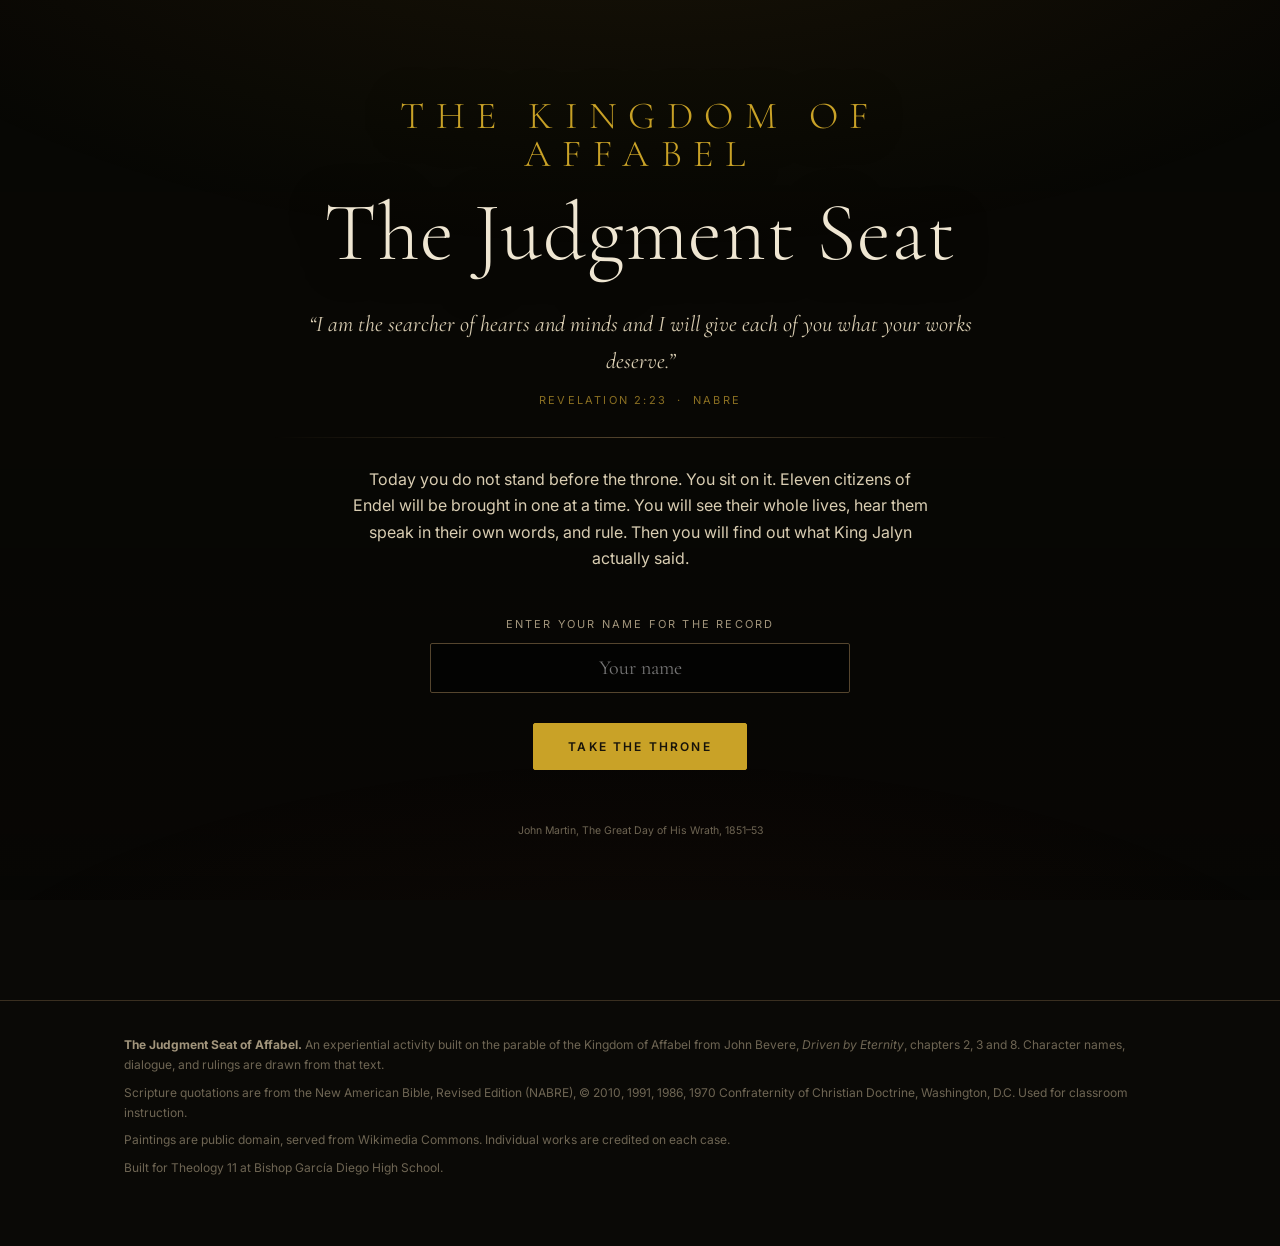
==== index.html @ 65dd6112 "The Judgment Seat of Affabel: eleven cases, NABRE texts, public domain artwork Co-Authored-By: Claud" ====
<!DOCTYPE html>
<html lang="en">
<head>
<meta charset="utf-8">
<meta name="viewport" content="width=device-width, initial-scale=1">
<title>The Judgment Seat of Affabel</title>
<meta name="description" content="Take the throne of King Jalyn and rule on eleven citizens of Endel. An experiential activity on the parable of the Kingdom of Affabel.">
<meta name="color-scheme" content="dark">
<link rel="preconnect" href="https://fonts.googleapis.com">
<link rel="preconnect" href="https://fonts.gstatic.com" crossorigin>
<link href="https://fonts.googleapis.com/css2?family=Cormorant+Garamond:ital,wght@0,300;0,400;0,500;1,300;1,400&family=Inter:wght@400;600&display=swap" rel="stylesheet">
<link rel="stylesheet" href="assets/styles.css">
<link rel="icon" href="data:image/svg+xml,<svg xmlns='http://www.w3.org/2000/svg' viewBox='0 0 100 100'><text y='.9em' font-size='90'>&#9878;</text></svg>">
</head>
<body>

<div class="hero-art" id="heroArt" aria-hidden="true"></div>

<!-- ============ TITLE ============ -->
<section class="screen active" id="title">
  <div class="title-inner">
    <h1><em>The Kingdom of Affabel</em>The Judgment Seat</h1>

    <p class="title-verse">“I am the searcher of hearts and minds and I will give each of you what your works deserve.”</p>
    <p class="title-cite">Revelation 2:23 &nbsp;·&nbsp; NABRE</p>

    <hr class="rule">

    <p style="color:var(--parchment-2);max-width:36em;margin:0 auto">
      Today you do not stand before the throne. You sit on it.
      Eleven citizens of Endel will be brought in one at a time. You will see their whole lives,
      hear them speak in their own words, and rule. Then you will find out what King Jalyn actually said.
    </p>

    <div class="namebox">
      <label for="judgeName">Enter your name for the record</label>
      <input type="text" id="judgeName" autocomplete="off" spellcheck="false" placeholder="Your name">
    </div>

    <p id="resumeNote" hidden style="font-size:13px;color:var(--gold);margin-top:16px">
      You have <span id="resumeCount"></span> case(s) already on record. They are saved on this device.
    </p>

    <div style="margin-top:30px">
      <button class="btn btn-solid" id="beginBtn">Take the throne</button>
    </div>

    <p style="font-size:10.5px;color:var(--faint);margin-top:52px" id="heroCredit"></p>
  </div>
</section>

<!-- ============ BRIEFING ============ -->
<section class="screen" id="briefing">
  <div class="wrap pad">

    <div class="section-head">
      <span class="eyebrow">The Chief Guard's briefing</span>
      <h2>Before the doors open</h2>
    </div>

    <p class="lede">
      He has always loved them, and he has yearned for this day. Though they have never met him,
      he has seen them. He has beheld their hearts and discerned their fruit. Nothing has been hidden.
      Know that his judgment is just. None will be slighted or misrepresented.
    </p>

    <hr class="rule">

    <h3 style="font-size:1.9rem;margin-bottom:6px">The question put to every citizen</h3>
    <div class="scroll-quote">
      Prepare a full account of your stewardship, because you can no longer be my steward.
      <cite>Luke 16:2 &nbsp;·&nbsp; NABRE</cite>
    </div>
    <p style="color:var(--parchment-2);max-width:44em">
      A screen above the throne replays the citizen's entire life from the first day of school until the day before.
      Every deed. Every word. Every motive behind both. The whole assembly watches it with you.
    </p>
    <div class="scroll-quote">
      No creature is concealed from him, but everything is naked and exposed to the eyes of him to whom we must render an account.
      <cite>Hebrews 4:13 &nbsp;·&nbsp; NABRE</cite>
    </div>

    <hr class="rule">

    <h3 style="font-size:1.9rem">The two destinations</h3>
    <p style="color:var(--muted);max-width:44em;margin-top:-4px">
      After the review, the Chief Scribe is asked one question: is this name found in the Book of Life?
      Everything else follows from the answer.
    </p>

    <div class="law-grid">
      <div class="law law-affabel">
        <div class="docket-thumb" id="briefAffabelArt" style="aspect-ratio:16/9;border-radius:2px;margin-bottom:16px"></div>
        <span class="eyebrow">Destination one</span>
        <h3>Affabel</h3>
        <p>The city itself. Citizenship for the rest of their life. But the parable is blunt that not all citizens are rewarded equally, and the difference is enormous.</p>
        <ul class="tierlist">
          <li><strong>A throne beside mine</strong> Underruler in the Regal Center, governing the city and the outer realms.</li>
          <li><strong>The mountains</strong> The midsection. Creative work, a good home, a real place.</li>
          <li><strong>The flatlands</strong> The least in the kingdom. Labor-intensive work, the back rows of the hall.</li>
        </ul>
      </div>

      <div class="law law-lone">
        <div class="docket-thumb" id="briefLoneArt" style="aspect-ratio:16/9;border-radius:2px;margin-bottom:16px"></div>
        <span class="eyebrow">Destination two</span>
        <h3>The forsaken land of Lone</h3>
        <p>A windowless metal structure in the Great Desert of Fire, and one place beneath it. Utter darkness, hopelessness, and loneliness for the remainder of their life.</p>
        <ul class="tierlist">
          <li><strong>The lower level</strong> For those who never truly knew, yet still did what deserves exile.</li>
          <li><strong>The upper level</strong> Where the heat is greatest. For those who knew and refused.</li>
          <li><strong>The dungeon beneath</strong> Alone, near the sulfur rocks. The blackness of darkness, reserved forever.</li>
        </ul>
      </div>
    </div>

    <hr class="rule">

    <h3 style="font-size:1.9rem">How you will rule</h3>
    <p style="color:var(--parchment-2);max-width:44em">
      Three decisions on every case. First the destination. Then the station or the measure.
      Then the hardest one: name the Scripture your judgment rests on. A verdict you cannot ground in the writings
      is not a judgment, it is an opinion.
    </p>
    <p style="color:var(--muted);max-width:44em;font-size:15px">
      One warning. The docket is deliberately shuffled. Do not assume the person in front of you came from
      the same hall as the last one, and do not assume the pattern you just spotted will hold.
    </p>

    <div class="btn-row" style="margin-top:36px;justify-content:center">
      <button class="btn btn-solid" id="toDocket">Open the docket</button>
    </div>
  </div>
</section>

<!-- ============ DOCKET ============ -->
<section class="screen" id="docket">
  <div class="topbar"><div class="wrap">
    <span class="topbar-title">The Judgment Seat of <b>Affabel</b></span>
    <div class="btn-row">
      <button class="btn btn-ghost" id="reviewLawBtn">The law</button>
      <button class="btn btn-ghost" id="recordBtn">Verdict record</button>
    </div>
  </div></div>

  <div class="wrap pad">
    <div class="section-head">
      <span class="eyebrow">The docket</span>
      <h2>Eleven citizens of Endel</h2>
    </div>
    <p class="lede" id="docketGreeting"></p>

    <div class="progress-line">
      <span class="progress-text">Progress</span>
      <div class="progress-track"><div class="progress-fill" id="progressFill" style="width:0"></div></div>
      <span class="progress-text" id="progressText"></span>
    </div>

    <div class="docket-grid" id="docketGrid"></div>

    <div class="btn-row" style="margin-top:44px;justify-content:center">
      <button class="btn btn-ghost" id="resetBtn">Clear all verdicts</button>
    </div>
  </div>
</section>

<!-- ============ CASE ============ -->
<section class="screen" id="case">
  <div class="topbar"><div class="wrap">
    <span class="topbar-title" id="caseIndex"></span>
    <button class="btn btn-ghost" id="backToDocket">Back to docket</button>
  </div></div>

  <div class="wrap">
    <div class="case-portrait" id="casePortrait"></div>
    <p class="art-credit" id="caseArtCredit"></p>

    <div class="case-head">
      <div>
        <h1 class="case-name" id="caseName"></h1>
        <div class="case-trade" id="caseTrade"></div>
      </div>
    </div>

    <p style="font-family:var(--serif);font-size:1.3rem;color:var(--parchment-2);max-width:44em" id="caseApproach"></p>
    <p style="color:var(--muted);max-width:44em" id="caseIntro"></p>

    <!-- life review -->
    <div class="phase">
      <div class="phase-label"><span class="n">I</span><h3>The life review</h3></div>
      <p style="color:var(--faint);font-size:14px;margin-top:-8px;margin-bottom:14px">
        Every deed, word, and motive, played before the assembly.
      </p>
      <ul class="evidence" id="evidenceList"></ul>
    </div>

    <!-- plea -->
    <div class="phase">
      <div class="phase-label"><span class="n">II</span><h3>The defendant speaks</h3></div>
      <div class="plea" id="pleaBox"></div>
    </div>

    <!-- verdict -->
    <div class="phase" id="phaseVerdict">
      <div class="phase-label"><span class="n">III</span><h3>Your verdict</h3></div>
      <p class="your-call">Where does this citizen go?</p>
      <div class="choices choices-2" id="verdictChoices"></div>
    </div>

    <!-- station / measure -->
    <div class="phase" id="phaseMeasure" hidden>
      <div class="phase-label"><span class="n">IV</span><h3 id="measureHeading"></h3></div>
      <p class="your-call" id="measureSub"></p>
      <div class="choices" id="measureChoices"></div>
    </div>

    <!-- scripture -->
    <div class="phase" id="phaseVerse" hidden>
      <div class="phase-label"><span class="n">V</span><h3>Ground your judgment</h3></div>
      <p class="your-call">Which text does your ruling rest on?</p>
      <div class="choices" id="verseChoices"></div>
    </div>

    <!-- ruling -->
    <div class="ruling" id="rulingBox" hidden>
      <div class="ruling-banner" id="rulingBanner"></div>
      <div class="ruling-body" id="rulingBody"></div>
    </div>

    <div class="btn-row" id="caseNav" hidden style="margin-top:34px;justify-content:center">
      <button class="btn btn-solid" id="nextCaseBtn"></button>
      <button class="btn btn-ghost" onclick="document.getElementById('backToDocket').click()">Return to docket</button>
    </div>

    <div style="height:70px"></div>
  </div>
</section>

<!-- ============ RECORD ============ -->
<section class="screen" id="record">
  <div class="topbar"><div class="wrap">
    <span class="topbar-title">Verdict record</span>
    <div class="btn-row">
      <button class="btn btn-ghost" id="backFromRecord">Back to docket</button>
      <button class="btn btn-ghost" id="printBtn">Print / save PDF</button>
    </div>
  </div></div>

  <div class="wrap pad">
    <div class="section-head">
      <span class="eyebrow">The bench of</span>
      <h2 id="recordJudge"></h2>
      <p style="font-size:12px;letter-spacing:.16em;text-transform:uppercase;color:var(--muted);margin-top:8px" id="recordDate"></p>
    </div>

    <div class="tally">
      <div class="tally-cell"><div class="tally-num" id="tallyVerdict"></div><div class="tally-lab">Verdicts matched</div></div>
      <div class="tally-cell"><div class="tally-num" id="tallyStation"></div><div class="tally-lab">Stations matched</div></div>
      <div class="tally-cell"><div class="tally-num" id="tallyVerse"></div><div class="tally-lab">Texts matched</div></div>
      <div class="tally-cell"><div class="tally-num" id="tallyHarsh"></div><div class="tally-lab">Harsher than Jalyn</div></div>
      <div class="tally-cell"><div class="tally-num" id="tallySoft"></div><div class="tally-lab">Gentler than Jalyn</div></div>
    </div>

    <p class="lede" id="recordRead" style="text-align:left"></p>

    <hr class="rule">

    <div class="table-scroll">
      <table class="record-table">
        <thead><tr>
          <th>Citizen</th><th>Your ruling</th><th>Verdict</th><th>Station</th><th>Text</th>
        </tr></thead>
        <tbody id="recordRows"></tbody>
      </table>
    </div>

    <div class="closing">
      <div class="docket-thumb" id="recordArt" style="aspect-ratio:21/9;border-radius:2px;margin-bottom:28px"></div>
      <h3>You have judged eleven people today</h3>
      <div class="scroll-quote">
        “I am the searcher of hearts and minds and I will give each of you what your works deserve.”
        <cite>Revelation 2:23 &nbsp;·&nbsp; NABRE</cite>
      </div>
      <p style="color:var(--parchment-2);max-width:36em;margin:22px auto 0">
        Every one of them was certain they knew how this would go. Two of them were right.
        The parable ends by handing the question back: if your own life were on that screen this afternoon,
        every deed and every word and the motive under each one, what would the assembly see?
      </p>
      <p style="font-family:var(--serif);font-size:1.25rem;font-style:italic;color:var(--gold-lit);margin-top:24px">
        Beauty had been theirs for the choosing.
      </p>
    </div>
  </div>
</section>

<footer class="foot">
  <div class="wrap">
    <p><strong style="color:var(--muted)">The Judgment Seat of Affabel.</strong>
       An experiential activity built on the parable of the Kingdom of Affabel from John Bevere, <em>Driven by Eternity</em>, chapters 2, 3 and 8.
       Character names, dialogue, and rulings are drawn from that text.</p>
    <p>Scripture quotations are from the New American Bible, Revised Edition (NABRE), &copy; 2010, 1991, 1986, 1970
       Confraternity of Christian Doctrine, Washington, D.C. Used for classroom instruction.</p>
    <p>Paintings are public domain, served from Wikimedia Commons. Individual works are credited on each case.</p>
    <p>Built for Theology 11 at Bishop García Diego High School.</p>
  </div>
</footer>

<script src="assets/data.js"></script>
<script src="assets/app.js"></script>
</body>
</html>
---- assets/styles.css ----
/* The Judgment Seat of Affabel */

:root {
  --ink:        #0a0906;
  --ink-2:      #12100b;
  --panel:      #191510;
  --panel-2:    #221c14;
  --edge:       #3a2f20;
  --edge-2:     #55452e;

  --gold:       #c9a227;
  --gold-lit:   #eccb6a;
  --gold-dim:   #8a6f22;

  --parchment:  #efe6d2;
  --parchment-2:#d9cdb2;
  --muted:      #a2957c;
  --faint:      #6e6553;

  --affabel:    #7fb3c8;
  --affabel-lit:#b8dcea;
  --lone:       #b4442e;
  --lone-lit:   #e07a5f;

  --serif: "Cormorant Garamond", "EB Garamond", Garamond, "Times New Roman", serif;
  --sans:  "Inter", -apple-system, BlinkMacSystemFont, "Segoe UI", Roboto, sans-serif;

  --maxw: 1080px;
}

* { box-sizing: border-box; }

html { scroll-behavior: smooth; }

body {
  margin: 0;
  background: var(--ink);
  color: var(--parchment);
  font-family: var(--sans);
  font-size: 16px;
  line-height: 1.65;
  -webkit-font-smoothing: antialiased;
  overflow-x: hidden;
}

body::before {
  content: "";
  position: fixed;
  inset: 0;
  pointer-events: none;
  z-index: 0;
  background:
    radial-gradient(ellipse 120% 80% at 50% -20%, rgba(201,162,39,.10), transparent 60%),
    radial-gradient(ellipse 100% 60% at 50% 120%, rgba(180,68,46,.07), transparent 60%);
}

img { max-width: 100%; display: block; }

/* ---------- type ---------- */

h1, h2, h3, .display { font-family: var(--serif); font-weight: 300; letter-spacing: .01em; }

.eyebrow {
  font-family: var(--sans);
  font-size: 11px;
  font-weight: 600;
  letter-spacing: .22em;
  text-transform: uppercase;
  color: var(--gold);
}

.rule {
  height: 1px;
  border: 0;
  margin: 28px 0;
  background: linear-gradient(90deg, transparent, var(--edge-2), transparent);
}

.rule-short { width: 72px; margin: 20px 0; background: var(--gold-dim); }

/* ---------- layout ---------- */

.screen { display: none; position: relative; z-index: 1; }
.screen.active { display: block; animation: rise .5s ease both; }

@keyframes rise {
  from { opacity: 0; transform: translateY(14px); }
  to   { opacity: 1; transform: none; }
}

.wrap { max-width: var(--maxw); margin: 0 auto; padding: 0 24px; }
.wrap-narrow { max-width: 720px; margin: 0 auto; padding: 0 24px; }

/* ---------- title screen ---------- */

#title { min-height: 100vh; display: grid; place-items: center; text-align: center; }

.hero-art {
  position: fixed;
  inset: 0;
  z-index: -1;
  background-size: cover;
  background-position: center 40%;
  opacity: .32;
  filter: saturate(.8) contrast(1.05);
}

.hero-art::after {
  content: "";
  position: absolute;
  inset: 0;
  background: linear-gradient(180deg, rgba(10,9,6,.72) 0%, rgba(10,9,6,.55) 40%, rgba(10,9,6,.95) 100%);
}

.title-inner { padding: 80px 24px; max-width: 780px; }

.title-inner h1 {
  font-size: clamp(2.6rem, 8vw, 5.2rem);
  line-height: .98;
  margin: 18px 0 6px;
  color: var(--parchment);
  text-shadow: 0 2px 40px rgba(0,0,0,.8);
}

.title-inner h1 em {
  display: block;
  font-style: normal;
  font-size: .46em;
  letter-spacing: .3em;
  text-transform: uppercase;
  color: var(--gold);
  margin-bottom: .5em;
}

.title-verse {
  font-family: var(--serif);
  font-size: clamp(1.05rem, 2.4vw, 1.4rem);
  font-style: italic;
  color: var(--parchment-2);
  max-width: 34em;
  margin: 32px auto 6px;
}

.title-cite {
  font-size: 11px;
  letter-spacing: .2em;
  text-transform: uppercase;
  color: var(--gold-dim);
}

.namebox { margin: 44px auto 0; max-width: 420px; }

.namebox label {
  display: block;
  font-size: 11px;
  letter-spacing: .2em;
  text-transform: uppercase;
  color: var(--muted);
  margin-bottom: 10px;
}

input[type="text"] {
  width: 100%;
  background: rgba(0,0,0,.45);
  border: 1px solid var(--edge-2);
  border-radius: 2px;
  color: var(--parchment);
  font-family: var(--serif);
  font-size: 1.25rem;
  padding: 12px 16px;
  text-align: center;
  transition: border-color .2s;
}

input[type="text"]:focus { outline: none; border-color: var(--gold); }

/* ---------- buttons ---------- */

.btn {
  display: inline-block;
  font-family: var(--sans);
  font-size: 12px;
  font-weight: 600;
  letter-spacing: .18em;
  text-transform: uppercase;
  padding: 15px 34px;
  border: 1px solid var(--gold-dim);
  border-radius: 2px;
  background: transparent;
  color: var(--gold-lit);
  cursor: pointer;
  transition: background .25s, border-color .25s, color .25s, transform .1s;
}

.btn:hover { background: rgba(201,162,39,.13); border-color: var(--gold); color: #fff; }
.btn:active { transform: translateY(1px); }
.btn:disabled { opacity: .3; cursor: not-allowed; }

.btn-solid { background: var(--gold); border-color: var(--gold); color: #17130a; }
.btn-solid:hover { background: var(--gold-lit); color: #17130a; }

.btn-ghost { border-color: var(--edge-2); color: var(--muted); }
.btn-ghost:hover { border-color: var(--muted); color: var(--parchment); background: rgba(255,255,255,.04); }

.btn-row { display: flex; gap: 12px; flex-wrap: wrap; align-items: center; }

/* ---------- briefing ---------- */

.pad { padding: 72px 0 96px; }

.section-head { text-align: center; margin-bottom: 8px; }
.section-head h2 { font-size: clamp(2rem, 5vw, 3.1rem); margin: 10px 0 0; }
.lede { font-family: var(--serif); font-size: 1.3rem; color: var(--parchment-2); text-align: center; max-width: 40em; margin: 18px auto 0; }

.law-grid { display: grid; gap: 18px; margin: 44px 0; grid-template-columns: repeat(auto-fit, minmax(280px, 1fr)); }

.law {
  border: 1px solid var(--edge);
  border-radius: 3px;
  background: linear-gradient(180deg, var(--panel), var(--ink-2));
  padding: 26px 24px;
}

.law h3 { margin: 12px 0 8px; font-size: 1.55rem; color: var(--gold-lit); }
.law p  { margin: 0; color: var(--parchment-2); font-size: 15px; }

.law-affabel { border-color: rgba(127,179,200,.35); }
.law-affabel h3 { color: var(--affabel-lit); }
.law-lone { border-color: rgba(180,68,46,.4); }
.law-lone h3 { color: var(--lone-lit); }

.tierlist { list-style: none; padding: 0; margin: 16px 0 0; }
.tierlist li { padding: 9px 0; border-top: 1px solid var(--edge); font-size: 14px; color: var(--parchment-2); }
.tierlist li strong { display: block; color: var(--parchment); font-family: var(--serif); font-size: 1.1rem; font-weight: 500; }

.scroll-quote {
  border-left: 2px solid var(--gold-dim);
  padding: 4px 0 4px 24px;
  margin: 30px 0;
  font-family: var(--serif);
  font-size: 1.22rem;
  font-style: italic;
  color: var(--parchment-2);
}
.scroll-quote cite {
  display: block;
  margin-top: 10px;
  font-family: var(--sans);
  font-style: normal;
  font-size: 11px;
  letter-spacing: .18em;
  text-transform: uppercase;
  color: var(--gold-dim);
}

/* ---------- docket ---------- */

.docket-grid { display: grid; gap: 14px; grid-template-columns: repeat(auto-fill, minmax(210px, 1fr)); margin-top: 40px; }

.docket-card {
  position: relative;
  border: 1px solid var(--edge);
  border-radius: 3px;
  overflow: hidden;
  background: var(--panel);
  cursor: pointer;
  transition: border-color .25s, transform .25s;
  text-align: left;
  padding: 0;
  color: inherit;
  font: inherit;
  display: block;
  width: 100%;
}

.docket-card:hover { border-color: var(--gold-dim); transform: translateY(-3px); }
.docket-card[disabled] { cursor: not-allowed; opacity: .38; }
.docket-card[disabled]:hover { transform: none; border-color: var(--edge); }

.docket-thumb { aspect-ratio: 1 / 1; background: #0e0c08 center/cover; filter: grayscale(.55) contrast(1.05); transition: filter .3s; }
.docket-card:hover .docket-thumb { filter: grayscale(0) contrast(1.05); }

.docket-body { padding: 14px 16px 16px; }
.docket-num { font-size: 10px; letter-spacing: .2em; color: var(--gold-dim); }
.docket-name { font-family: var(--serif); font-size: 1.4rem; margin: 2px 0 2px; }
.docket-trade { font-size: 12px; color: var(--faint); }

.docket-mark {
  position: absolute; top: 10px; right: 10px;
  width: 26px; height: 26px; border-radius: 50%;
  display: grid; place-items: center;
  font-size: 13px; font-weight: 700;
  background: rgba(10,9,6,.85);
  border: 1px solid var(--edge-2);
}
.mark-hit  { border-color: var(--gold); color: var(--gold-lit); }
.mark-miss { border-color: var(--lone); color: var(--lone-lit); }

.progress-line { display: flex; align-items: center; gap: 14px; justify-content: center; margin-top: 26px; flex-wrap: wrap; }
.progress-track { flex: 1 1 220px; max-width: 340px; height: 2px; background: var(--edge); position: relative; }
.progress-fill { position: absolute; inset: 0 auto 0 0; background: var(--gold); transition: width .5s; }
.progress-text { font-size: 11px; letter-spacing: .18em; text-transform: uppercase; color: var(--muted); }

/* ---------- case ---------- */

#case .wrap { padding-top: 40px; padding-bottom: 90px; }

.case-head { display: flex; justify-content: space-between; align-items: baseline; gap: 20px; flex-wrap: wrap; margin-bottom: 28px; }

.case-portrait {
  width: 100%;
  aspect-ratio: 16 / 9;
  background: #0e0c08 center 30%/cover;
  border: 1px solid var(--edge);
  border-radius: 3px;
  position: relative;
}
.case-portrait::after {
  content: "";
  position: absolute; inset: 0;
  background: linear-gradient(180deg, transparent 45%, rgba(10,9,6,.9) 100%);
}

.art-credit { font-size: 10.5px; color: var(--faint); letter-spacing: .06em; margin-top: 8px; text-align: right; }

.case-name { font-size: clamp(2.2rem, 6vw, 3.4rem); margin: 0; line-height: 1; }
.case-trade { font-size: 12px; letter-spacing: .2em; text-transform: uppercase; color: var(--gold-dim); margin-top: 8px; }

.phase { margin-top: 44px; }
.phase[hidden] { display: none; }

.phase-label { display: flex; align-items: center; gap: 14px; margin-bottom: 18px; }
.phase-label .n {
  width: 26px; height: 26px; flex: none;
  border: 1px solid var(--gold-dim); border-radius: 50%;
  display: grid; place-items: center;
  font-size: 11px; color: var(--gold);
}
.phase-label h3 { margin: 0; font-size: 1.5rem; }

.evidence { list-style: none; padding: 0; margin: 0; }
.evidence li {
  padding: 13px 0 13px 26px;
  border-top: 1px solid var(--edge);
  position: relative;
  color: var(--parchment-2);
  font-size: 15px;
}
.evidence li::before {
  content: "";
  position: absolute; left: 2px; top: 21px;
  width: 5px; height: 5px; border-radius: 50%;
  background: var(--gold-dim);
}
.evidence li:last-child { border-bottom: 1px solid var(--edge); }

.plea { border: 1px solid var(--edge); border-left: 2px solid var(--edge-2); border-radius: 3px; background: var(--ink-2); padding: 22px 26px; }
.plea p {
  font-family: var(--serif);
  font-size: 1.24rem;
  font-style: italic;
  color: var(--parchment);
  margin: 0 0 12px;
}
.plea p:last-child { margin-bottom: 0; }
.plea p::before { content: "\201C"; }
.plea p::after  { content: "\201D"; }

/* ---------- choices ---------- */

.choices { display: grid; gap: 12px; }
.choices-2 { grid-template-columns: repeat(auto-fit, minmax(260px, 1fr)); }

.choice {
  text-align: left;
  border: 1px solid var(--edge-2);
  border-radius: 3px;
  background: linear-gradient(180deg, var(--panel), var(--ink-2));
  color: var(--parchment);
  padding: 20px 22px;
  cursor: pointer;
  font: inherit;
  transition: border-color .2s, background .2s, transform .1s;
}
.choice:hover { border-color: var(--gold); background: linear-gradient(180deg, var(--panel-2), var(--panel)); }
.choice:active { transform: translateY(1px); }
.choice strong { display: block; font-family: var(--serif); font-size: 1.45rem; font-weight: 400; margin-bottom: 5px; }
.choice span { font-size: 13.5px; color: var(--muted); line-height: 1.55; display: block; }

.choice-affabel { border-color: rgba(127,179,200,.4); }
.choice-affabel:hover { border-color: var(--affabel); background: rgba(127,179,200,.09); }
.choice-affabel strong { color: var(--affabel-lit); }
.choice-lone { border-color: rgba(180,68,46,.45); }
.choice-lone:hover { border-color: var(--lone); background: rgba(180,68,46,.1); }
.choice-lone strong { color: var(--lone-lit); }

.choice-verse strong { font-size: 1.05rem; letter-spacing: .14em; text-transform: uppercase; font-family: var(--sans); font-weight: 600; color: var(--gold); margin-bottom: 9px; }
.choice-verse span { font-family: var(--serif); font-size: 1.08rem; font-style: italic; color: var(--parchment-2); }

.choice.chosen { border-color: var(--gold); background: rgba(201,162,39,.1); }
.choice.correct { border-color: #6fa06a; background: rgba(111,160,106,.12); }
.choice.wrong { border-color: var(--lone); background: rgba(180,68,46,.12); }
.choice[disabled] { cursor: default; }
.choice[disabled]:hover { transform: none; }

.your-call { font-size: 11px; letter-spacing: .18em; text-transform: uppercase; color: var(--muted); margin-bottom: 12px; }

/* ---------- ruling ---------- */

.ruling { margin-top: 52px; border: 1px solid var(--gold-dim); border-radius: 3px; overflow: hidden; }

.ruling-banner { padding: 26px 30px; text-align: center; }
.ruling-affabel { background: linear-gradient(180deg, rgba(127,179,200,.2), rgba(127,179,200,.05)); border-bottom: 1px solid rgba(127,179,200,.35); }
.ruling-lone    { background: linear-gradient(180deg, rgba(180,68,46,.22), rgba(180,68,46,.05)); border-bottom: 1px solid rgba(180,68,46,.4); }

.ruling-dest { font-family: var(--serif); font-size: clamp(1.9rem, 5vw, 2.8rem); margin: 6px 0 4px; line-height: 1.05; }
.ruling-station { font-size: 12px; letter-spacing: .18em; text-transform: uppercase; color: var(--parchment-2); }

.ruling-body { padding: 30px; background: var(--ink-2); }
.ruling-body h4 { font-family: var(--sans); font-size: 11px; letter-spacing: .2em; text-transform: uppercase; color: var(--gold); margin: 30px 0 10px; }
.ruling-body h4:first-child { margin-top: 0; }
.ruling-body p { color: var(--parchment-2); margin: 0 0 14px; }

.verdict-words {
  font-family: var(--serif);
  font-size: 1.3rem;
  font-style: italic;
  color: var(--parchment);
  border-left: 2px solid var(--gold-dim);
  padding-left: 22px;
  margin: 0 0 22px;
}

.scorechips { display: flex; gap: 10px; flex-wrap: wrap; margin-bottom: 4px; }
.chip {
  font-size: 11px; letter-spacing: .12em; text-transform: uppercase;
  padding: 6px 13px; border-radius: 100px; border: 1px solid var(--edge-2); color: var(--muted);
}
.chip-hit  { border-color: #6fa06a; color: #9ec99a; }
.chip-miss { border-color: var(--lone); color: var(--lone-lit); }
.chip-na   { border-color: var(--edge-2); color: var(--faint); }

.cited { display: flex; flex-wrap: wrap; gap: 8px; margin-top: 6px; }
.cited span { font-size: 12px; padding: 5px 11px; border: 1px solid var(--edge); border-radius: 2px; color: var(--parchment-2); }

.teachnote {
  margin-top: 26px; padding: 20px 22px;
  border: 1px dashed var(--edge-2); border-radius: 3px;
  background: rgba(201,162,39,.04);
}
.teachnote .eyebrow { display: block; margin-bottom: 8px; }
.teachnote p { margin: 0; font-size: 15px; color: var(--parchment-2); }

/* ---------- record ---------- */

.tally { display: grid; gap: 16px; grid-template-columns: repeat(auto-fit, minmax(160px, 1fr)); margin: 40px 0; }
.tally-cell { border: 1px solid var(--edge); border-radius: 3px; padding: 24px 20px; text-align: center; background: var(--panel); }
.tally-num { font-family: var(--serif); font-size: 3.2rem; line-height: 1; color: var(--gold-lit); }
.tally-lab { font-size: 11px; letter-spacing: .18em; text-transform: uppercase; color: var(--muted); margin-top: 8px; }

.record-table { width: 100%; border-collapse: collapse; margin-top: 12px; font-size: 14px; }
.record-table th {
  text-align: left; font-size: 10px; letter-spacing: .18em; text-transform: uppercase;
  color: var(--gold-dim); font-weight: 600; padding: 10px 12px; border-bottom: 1px solid var(--edge-2);
}
.record-table td { padding: 12px; border-bottom: 1px solid var(--edge); color: var(--parchment-2); vertical-align: top; }
.record-table td:first-child { font-family: var(--serif); font-size: 1.15rem; color: var(--parchment); }
.tick { color: #9ec99a; font-weight: 700; }
.cross { color: var(--lone-lit); font-weight: 700; }
.dash { color: var(--faint); }

.table-scroll { overflow-x: auto; -webkit-overflow-scrolling: touch; }

.closing {
  margin-top: 64px; padding: 48px 40px;
  border: 1px solid var(--gold-dim); border-radius: 3px;
  background: linear-gradient(180deg, rgba(201,162,39,.07), transparent);
  text-align: center;
}
.closing h3 { font-size: clamp(1.7rem, 4vw, 2.4rem); margin: 0 0 18px; }
.closing .scroll-quote { border: 0; padding: 0; text-align: center; font-size: 1.35rem; }

/* ---------- footer ---------- */

.foot { border-top: 1px solid var(--edge); padding: 34px 0 60px; margin-top: 70px; }
.foot p { font-size: 12px; color: var(--faint); margin: 0 0 8px; }
.foot a { color: var(--muted); }

.topbar {
  position: sticky; top: 0; z-index: 20;
  background: rgba(10,9,6,.93);
  backdrop-filter: blur(8px);
  border-bottom: 1px solid var(--edge);
}
.topbar .wrap { display: flex; align-items: center; justify-content: space-between; gap: 16px; padding-top: 12px; padding-bottom: 12px; }
.topbar-title { font-family: var(--serif); font-size: 1.1rem; color: var(--parchment-2); }
.topbar-title b { color: var(--gold); font-weight: 400; }

/* ---------- print ---------- */

@media print {
  body { background: #fff; color: #000; }
  body::before, .hero-art, .topbar, .btn, .btn-row { display: none !important; }
  .screen { display: none !important; }
  .screen#record { display: block !important; }
  .tally-cell, .closing, .record-table td, .record-table th { border-color: #999 !important; background: #fff !important; }
  .tally-num, .closing h3, .record-table td:first-child { color: #000 !important; }
  .tally-lab, .record-table th { color: #444 !important; }
  .tick { color: #206020 !important; }
  .cross { color: #902010 !important; }
  a { color: #000 !important; }
}

@media (max-width: 640px) {
  .wrap, .wrap-narrow { padding: 0 18px; }
  .pad { padding: 48px 0 64px; }
  .ruling-body { padding: 22px 20px; }
  .closing { padding: 34px 22px; }
  .case-portrait { aspect-ratio: 4 / 3; }
}

@media (prefers-reduced-motion: reduce) {
  *, *::before, *::after { animation-duration: .001ms !important; transition-duration: .001ms !important; }
  html { scroll-behavior: auto; }
}
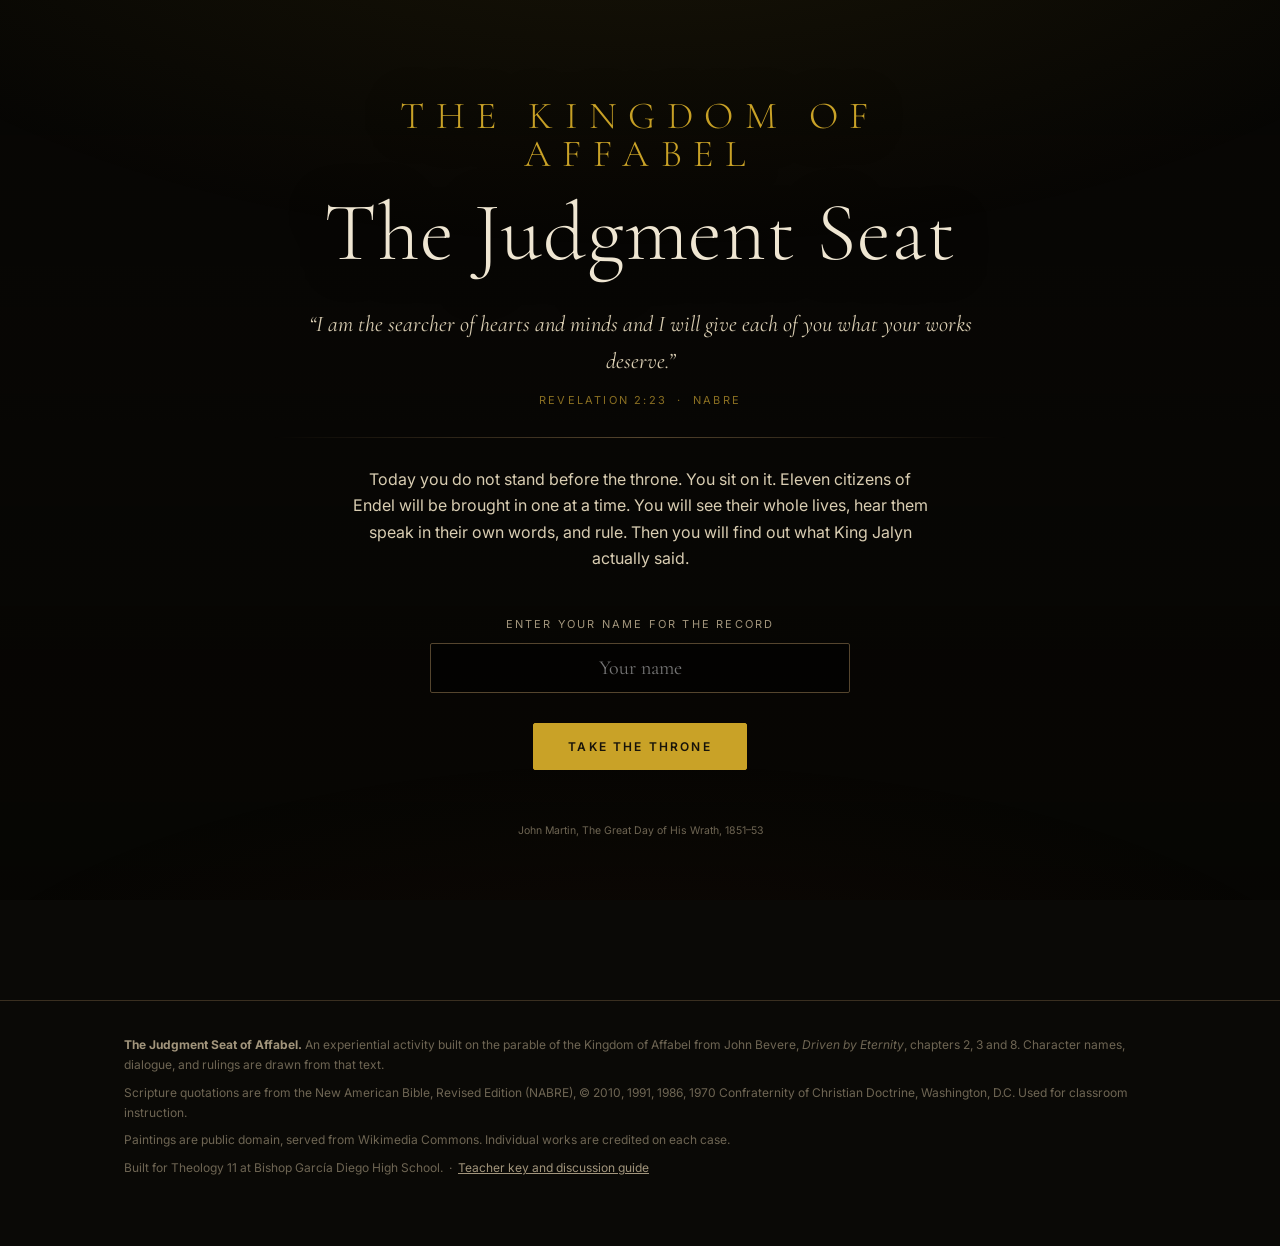
==== commit 6d143ca6: "Add the teacher key page and fix sticky-header scroll offset Co-Authored-By: Claude Opus 5 <noreply@" ====
--- a/index.html
+++ b/index.html
@@ -301,7 +301,7 @@
     <p>Scripture quotations are from the New American Bible, Revised Edition (NABRE), &copy; 2010, 1991, 1986, 1970
        Confraternity of Christian Doctrine, Washington, D.C. Used for classroom instruction.</p>
     <p>Paintings are public domain, served from Wikimedia Commons. Individual works are credited on each case.</p>
-    <p>Built for Theology 11 at Bishop García Diego High School.</p>
+    <p>Built for Theology 11 at Bishop García Diego High School. &nbsp;·&nbsp; <a href="teacher.html">Teacher key and discussion guide</a></p>
   </div>
 </footer>
 
--- a/assets/styles.css
+++ b/assets/styles.css
@@ -93,17 +93,26 @@
 
 /* ---------- title screen ---------- */
 
-#title { min-height: 100vh; display: grid; place-items: center; text-align: center; }
+/* #title needs display:grid, but an ID selector outranks .screen{display:none},
+   so the grid must be scoped to the active state or the title never hides. */
+#title { min-height: 100vh; place-items: center; text-align: center; }
+#title.active { display: grid; }
 
 .hero-art {
   position: fixed;
   inset: 0;
   z-index: -1;
+  opacity: 0;
+  transition: opacity .6s ease;
+  pointer-events: none;
   background-size: cover;
   background-position: center 40%;
-  opacity: .32;
-  filter: saturate(.8) contrast(1.05);
-}
+  filter: saturate(.85) contrast(1.05);
+}
+
+/* The hero painting belongs to the title screen only. Everywhere else it
+   muddies the text it sits behind. */
+body.on-title .hero-art { opacity: .46; }
 
 .hero-art::after {
   content: "";
@@ -326,7 +335,7 @@
 .case-name { font-size: clamp(2.2rem, 6vw, 3.4rem); margin: 0; line-height: 1; }
 .case-trade { font-size: 12px; letter-spacing: .2em; text-transform: uppercase; color: var(--gold-dim); margin-top: 8px; }
 
-.phase { margin-top: 44px; }
+.phase { margin-top: 44px; scroll-margin-top: 96px; }
 .phase[hidden] { display: none; }
 
 .phase-label { display: flex; align-items: center; gap: 14px; margin-bottom: 18px; }
@@ -407,7 +416,7 @@
 
 /* ---------- ruling ---------- */
 
-.ruling { margin-top: 52px; border: 1px solid var(--gold-dim); border-radius: 3px; overflow: hidden; }
+.ruling { margin-top: 52px; scroll-margin-top: 96px; border: 1px solid var(--gold-dim); border-radius: 3px; overflow: hidden; }
 
 .ruling-banner { padding: 26px 30px; text-align: center; }
 .ruling-affabel { background: linear-gradient(180deg, rgba(127,179,200,.2), rgba(127,179,200,.05)); border-bottom: 1px solid rgba(127,179,200,.35); }
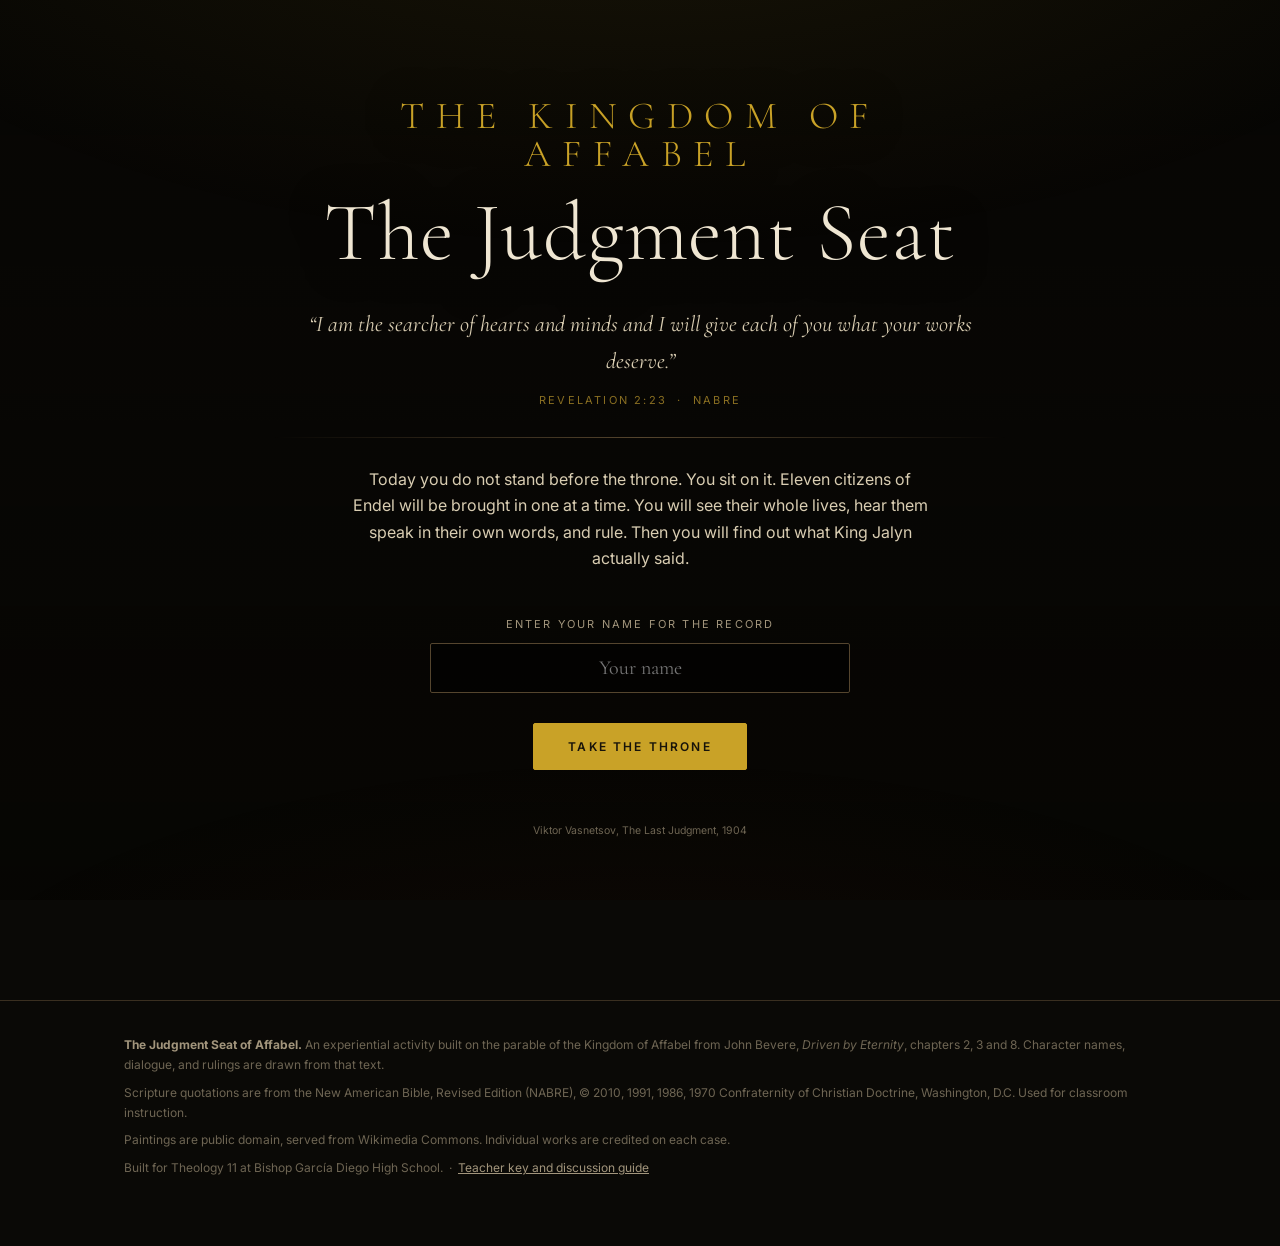
==== commit 9f362f5c: "Stop the defendant's speech leaking the verdict, and put an enthroned Judge on the title screen Co-A" ====
--- a/index.html
+++ b/index.html
@@ -197,7 +197,9 @@
     <!-- plea -->
     <div class="phase">
       <div class="phase-label"><span class="n">II</span><h3>The defendant speaks</h3></div>
+      <p class="phase-hint">This is the account they give of themselves before any ruling. What they say afterward is a different matter.</p>
       <div class="plea" id="pleaBox"></div>
+      <p class="plea-note" id="pleaNote" hidden></p>
     </div>
 
     <!-- verdict -->
@@ -214,11 +216,28 @@
       <div class="choices" id="measureChoices"></div>
     </div>
 
-    <!-- scripture -->
-    <div class="phase" id="phaseVerse" hidden>
+    <!-- select the texts -->
+    <div class="phase" id="phaseTexts" hidden>
       <div class="phase-label"><span class="n">V</span><h3>Ground your judgment</h3></div>
-      <p class="your-call">Which text does your ruling rest on?</p>
-      <div class="choices" id="verseChoices"></div>
+      <p class="your-call">Select every text your ruling rests on. There may be one. There may be several.</p>
+      <p class="phase-hint">All five are genuinely in play for this case. Some of them Jalyn used. Some are the ones people reach for and get wrong.</p>
+      <div class="choices" id="textChoices"></div>
+      <div class="phase-foot">
+        <span class="progress-text" id="textCount">None selected</span>
+        <button class="btn btn-solid" id="lockTextsBtn" disabled>Lock these texts</button>
+      </div>
+    </div>
+
+    <!-- justify each text -->
+    <div class="phase" id="phaseReading" hidden>
+      <div class="phase-label"><span class="n">VI</span><h3>Explain the reading</h3></div>
+      <p class="your-call">For each text you selected, say how it justifies the ruling you just gave.</p>
+      <p class="phase-hint">Naming the right verse is not the same as reading it correctly. This is the part Jalyn actually argues with people about.</p>
+      <div id="readingChoices"></div>
+      <div class="phase-foot">
+        <span class="progress-text" id="readingProgress"></span>
+        <button class="btn btn-solid" id="deliverBtn" disabled>Deliver the judgment</button>
+      </div>
     </div>
 
     <!-- ruling -->
@@ -229,7 +248,7 @@
 
     <div class="btn-row" id="caseNav" hidden style="margin-top:34px;justify-content:center">
       <button class="btn btn-solid" id="nextCaseBtn"></button>
-      <button class="btn btn-ghost" onclick="document.getElementById('backToDocket').click()">Return to docket</button>
+      <button class="btn btn-ghost" id="returnBtn">Return to docket</button>
     </div>
 
     <div style="height:70px"></div>
@@ -256,7 +275,9 @@
     <div class="tally">
       <div class="tally-cell"><div class="tally-num" id="tallyVerdict"></div><div class="tally-lab">Verdicts matched</div></div>
       <div class="tally-cell"><div class="tally-num" id="tallyStation"></div><div class="tally-lab">Stations matched</div></div>
-      <div class="tally-cell"><div class="tally-num" id="tallyVerse"></div><div class="tally-lab">Texts matched</div></div>
+      <div class="tally-cell"><div class="tally-num" id="tallyTexts"></div><div class="tally-lab">Texts Jalyn used, found</div>
+        <div class="tally-sub" id="tallyWrongTexts"></div></div>
+      <div class="tally-cell"><div class="tally-num" id="tallyReason"></div><div class="tally-lab">Read as Jalyn read them</div></div>
       <div class="tally-cell"><div class="tally-num" id="tallyHarsh"></div><div class="tally-lab">Harsher than Jalyn</div></div>
       <div class="tally-cell"><div class="tally-num" id="tallySoft"></div><div class="tally-lab">Gentler than Jalyn</div></div>
     </div>
@@ -268,7 +289,7 @@
     <div class="table-scroll">
       <table class="record-table">
         <thead><tr>
-          <th>Citizen</th><th>Your ruling</th><th>Verdict</th><th>Station</th><th>Text</th>
+          <th>Citizen</th><th>Your ruling</th><th>Verdict</th><th>Station</th><th>Texts found</th><th>Reasoning</th>
         </tr></thead>
         <tbody id="recordRows"></tbody>
       </table>
@@ -306,6 +327,7 @@
 </footer>
 
 <script src="assets/data.js"></script>
+<script src="assets/cases.js"></script>
 <script src="assets/app.js"></script>
 </body>
 </html>
--- a/assets/styles.css
+++ b/assets/styles.css
@@ -462,10 +462,11 @@
 
 /* ---------- record ---------- */
 
-.tally { display: grid; gap: 16px; grid-template-columns: repeat(auto-fit, minmax(160px, 1fr)); margin: 40px 0; }
+.tally { display: grid; gap: 14px; grid-template-columns: repeat(auto-fit, minmax(158px, 1fr)); margin: 40px 0; }
 .tally-cell { border: 1px solid var(--edge); border-radius: 3px; padding: 24px 20px; text-align: center; background: var(--panel); }
 .tally-num { font-family: var(--serif); font-size: 3.2rem; line-height: 1; color: var(--gold-lit); }
 .tally-lab { font-size: 11px; letter-spacing: .18em; text-transform: uppercase; color: var(--muted); margin-top: 8px; }
+.tally-sub { font-size: 11px; color: var(--faint); margin-top: 7px; line-height: 1.4; }
 
 .record-table { width: 100%; border-collapse: collapse; margin-top: 12px; font-size: 14px; }
 .record-table th {
@@ -532,3 +533,193 @@
   *, *::before, *::after { animation-duration: .001ms !important; transition-duration: .001ms !important; }
   html { scroll-behavior: auto; }
 }
+
+
+/* ---------- phase V: selecting texts ---------- */
+
+.phase-hint {
+  font-size: 13.5px;
+  color: var(--faint);
+  max-width: 46em;
+  margin: -6px 0 18px;
+}
+
+.phase-foot {
+  display: flex;
+  align-items: center;
+  justify-content: space-between;
+  gap: 16px;
+  flex-wrap: wrap;
+  margin-top: 22px;
+  padding-top: 20px;
+  border-top: 1px solid var(--edge);
+}
+
+/* multi-select cards carry a tick box so it reads as "choose any", not "choose one" */
+.choice.pickable { position: relative; padding-left: 58px; }
+
+.tick-box {
+  position: absolute;
+  left: 22px;
+  top: 22px;
+  width: 20px;
+  height: 20px;
+  border: 1px solid var(--edge-2);
+  border-radius: 2px;
+  transition: background .2s, border-color .2s;
+}
+
+.choice.pickable:hover .tick-box { border-color: var(--gold); }
+
+.choice.pickable.chosen { border-color: var(--gold); background: rgba(201,162,39,.09); }
+.choice.pickable.chosen .tick-box { background: var(--gold); border-color: var(--gold); }
+.choice.pickable.chosen .tick-box::after {
+  content: "";
+  position: absolute;
+  left: 6px; top: 2px;
+  width: 5px; height: 10px;
+  border: solid #17130a;
+  border-width: 0 2px 2px 0;
+  transform: rotate(45deg);
+}
+
+.choice.locked { opacity: .55; }
+.choice.locked.chosen { opacity: 1; }
+
+/* ---------- phase VI: the reading ---------- */
+
+.reading-block {
+  border: 1px solid var(--edge);
+  border-left: 2px solid var(--gold-dim);
+  border-radius: 3px;
+  background: var(--ink-2);
+  padding: 24px 26px;
+  margin-bottom: 16px;
+}
+
+.reading-head { display: flex; gap: 16px; align-items: flex-start; }
+
+.reading-n {
+  flex: none;
+  width: 26px; height: 26px;
+  border: 1px solid var(--gold-dim);
+  border-radius: 50%;
+  display: grid; place-items: center;
+  font-size: 11px; color: var(--gold);
+  margin-top: 3px;
+}
+
+.reading-ref {
+  font-size: 11px;
+  font-weight: 600;
+  letter-spacing: .18em;
+  text-transform: uppercase;
+  color: var(--gold);
+  margin-bottom: 7px;
+}
+
+.reading-text {
+  font-family: var(--serif);
+  font-size: 1.14rem;
+  font-style: italic;
+  color: var(--parchment-2);
+  margin: 0;
+}
+
+.reading-block .your-call { margin: 22px 0 10px; }
+.reading-opts { display: grid; gap: 9px; }
+
+.choice-reason {
+  font-family: var(--serif);
+  font-size: 1.12rem;
+  line-height: 1.5;
+  padding: 15px 18px;
+  color: var(--parchment-2);
+}
+.choice-reason:hover { color: var(--parchment); }
+.choice-reason.chosen { border-color: var(--gold); background: rgba(201,162,39,.11); color: var(--parchment); }
+
+/* ---------- the per-text breakdown at the reveal ---------- */
+
+.tx-list { display: grid; gap: 12px; }
+
+.tx {
+  border: 1px solid var(--edge);
+  border-left: 2px solid var(--edge-2);
+  border-radius: 3px;
+  padding: 18px 20px;
+  background: rgba(0,0,0,.22);
+}
+
+.tx-hit   { border-left-color: #6fa06a; }
+.tx-miss  { border-left-color: var(--gold); }
+.tx-false { border-left-color: var(--lone); }
+.tx-none  { opacity: .6; }
+
+.tx-top {
+  display: flex; align-items: baseline; justify-content: space-between;
+  gap: 14px; flex-wrap: wrap; margin-bottom: 8px;
+}
+.tx-top strong {
+  font-size: 11px; font-weight: 600; letter-spacing: .16em;
+  text-transform: uppercase; color: var(--gold);
+}
+.tx-tag { font-size: 12px; color: var(--muted); }
+.tx-hit   .tx-tag { color: #9ec99a; }
+.tx-miss  .tx-tag { color: var(--gold-lit); }
+.tx-false .tx-tag { color: var(--lone-lit); }
+
+.tx-note { margin: 0; font-size: 14.5px; color: var(--parchment-2); }
+
+.tx-yours {
+  margin-top: 13px;
+  padding: 11px 14px;
+  border-radius: 2px;
+  background: rgba(0,0,0,.3);
+  border-left: 2px solid var(--edge-2);
+}
+.tx-yours p {
+  margin: 5px 0 0;
+  font-family: var(--serif);
+  font-size: 1.05rem;
+  font-style: italic;
+  color: var(--parchment-2);
+}
+.tx-label {
+  font-size: 10px; letter-spacing: .16em; text-transform: uppercase; color: var(--faint);
+}
+.tx-sound   { border-left-color: #6fa06a; }
+.tx-sound   .tx-label { color: #9ec99a; }
+.tx-unsound { border-left-color: var(--lone); }
+.tx-unsound .tx-label { color: var(--lone-lit); }
+
+@media (max-width: 640px) {
+  .choice.pickable { padding-left: 50px; }
+  .tick-box { left: 16px; }
+  .reading-block { padding: 20px 18px; }
+  .phase-foot { flex-direction: column; align-items: stretch; }
+  .phase-foot .btn { width: 100%; }
+}
+
+@media print {
+  .tx, .tx-yours, .reading-block { border-color: #999 !important; background: #fff !important; }
+  .tx-note, .tx-yours p { color: #000 !important; }
+}
+
+
+/* the defendant's own account, and the sourcing note under it */
+
+.plea-note {
+  font-size: 12px;
+  color: var(--faint);
+  margin: 10px 2px 0;
+  font-style: italic;
+}
+
+/* what they said once the ruling landed */
+.plea-after {
+  margin-top: 4px;
+  border-left-color: var(--gold-dim);
+  background: rgba(0,0,0,.25);
+}
+.plea-after p { font-size: 1.15rem; }
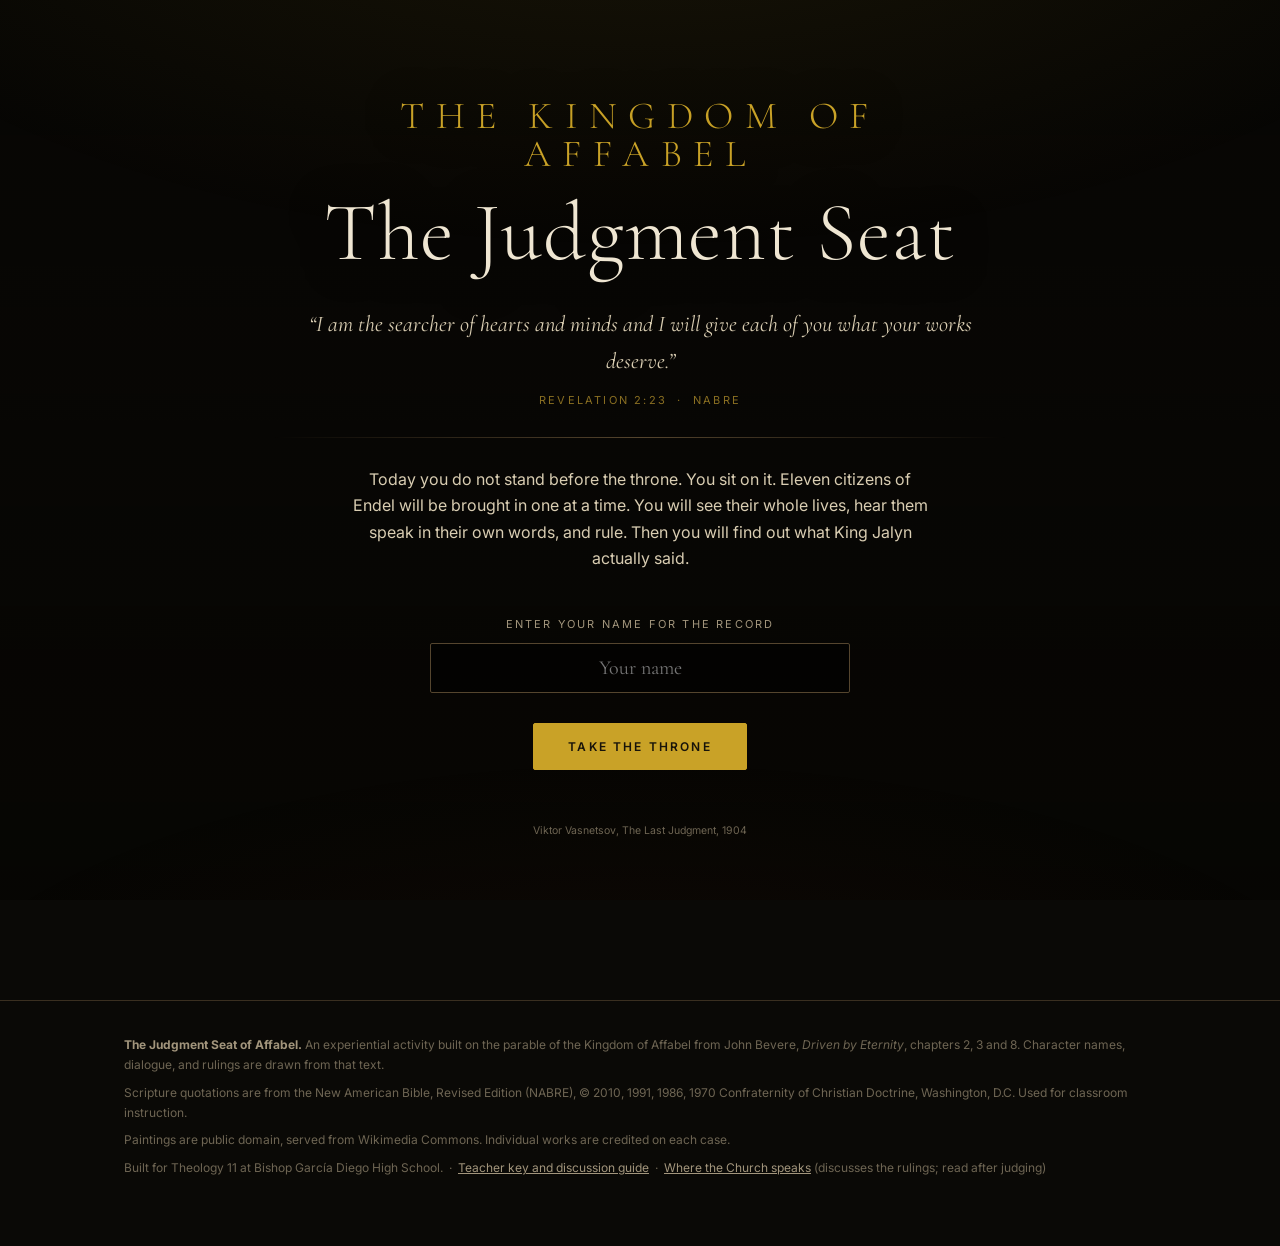
==== commit 3813467d: "Add the Catechism apparatus, close every forward leak, and cut each text pool to what governs the ca" ====
--- a/index.html
+++ b/index.html
@@ -127,6 +127,21 @@
       the same hall as the last one, and do not assume the pattern you just spotted will hold.
     </p>
 
+    <hr class="rule">
+
+    <h3 style="font-size:1.9rem">One thing to keep in mind</h3>
+    <p style="color:var(--parchment-2);max-width:44em">
+      This parable is not a Catholic document. It was written by John Bevere, and it is an allegory rather
+      than a catechism. It gets a great deal right, and it leaves one large thing out.
+      Every ruling you read will be followed by the Church's own words on the same question, quoted from the
+      Catechism, including the places where the two do not line up.
+    </p>
+    <p style="color:var(--muted);max-width:44em;font-size:15px">
+      If you want the doctrine gathered in one place instead of case by case, it is
+      <a href="catechism.html" style="color:var(--gold-lit)">here</a>, though that page discusses
+      the rulings by name, so it is better read after you have judged than before.
+    </p>
+
     <div class="btn-row" style="margin-top:36px;justify-content:center">
       <button class="btn btn-solid" id="toDocket">Open the docket</button>
     </div>
@@ -322,12 +337,13 @@
     <p>Scripture quotations are from the New American Bible, Revised Edition (NABRE), &copy; 2010, 1991, 1986, 1970
        Confraternity of Christian Doctrine, Washington, D.C. Used for classroom instruction.</p>
     <p>Paintings are public domain, served from Wikimedia Commons. Individual works are credited on each case.</p>
-    <p>Built for Theology 11 at Bishop García Diego High School. &nbsp;·&nbsp; <a href="teacher.html">Teacher key and discussion guide</a></p>
+    <p>Built for Theology 11 at Bishop García Diego High School. &nbsp;·&nbsp; <a href="teacher.html">Teacher key and discussion guide</a> &nbsp;·&nbsp; <a href="catechism.html">Where the Church speaks</a> <span style="color:var(--faint)">(discusses the rulings; read after judging)</span></p>
   </div>
 </footer>
 
 <script src="assets/data.js"></script>
 <script src="assets/cases.js"></script>
+<script src="assets/magisterium.js"></script>
 <script src="assets/app.js"></script>
 </body>
 </html>
--- a/assets/styles.css
+++ b/assets/styles.css
@@ -723,3 +723,79 @@
   background: rgba(0,0,0,.25);
 }
 .plea-after p { font-size: 1.15rem; }
+
+
+/* ---------- the Catechism panel ---------- */
+
+.ccc {
+  margin-top: 26px;
+  padding: 26px 26px 22px;
+  border: 1px solid rgba(127,179,200,.32);
+  border-left: 2px solid var(--affabel);
+  border-radius: 3px;
+  background: rgba(127,179,200,.055);
+}
+
+.ccc-head { margin-bottom: 18px; }
+.ccc-head .eyebrow { color: var(--affabel-lit); display: block; margin-bottom: 6px; }
+.ccc-head h5 {
+  font-family: var(--serif);
+  font-weight: 400;
+  font-size: 1.5rem;
+  margin: 0;
+  color: var(--parchment);
+}
+
+.ccc-para { margin-bottom: 16px; }
+.ccc-ref {
+  font-size: 10.5px;
+  font-weight: 600;
+  letter-spacing: .18em;
+  text-transform: uppercase;
+  color: var(--affabel);
+  margin-bottom: 6px;
+}
+.ccc-ex {
+  font-weight: 400;
+  letter-spacing: .1em;
+  color: var(--faint);
+  border: 1px solid var(--edge-2);
+  border-radius: 100px;
+  padding: 1px 7px;
+  margin-left: 6px;
+}
+.ccc-para p {
+  margin: 0;
+  font-family: var(--serif);
+  font-size: 1.12rem;
+  line-height: 1.6;
+  color: var(--parchment-2);
+}
+
+.ccc-note {
+  margin: 20px 0 0;
+  padding-top: 18px;
+  border-top: 1px solid rgba(127,179,200,.22);
+  font-size: 15px;
+  color: var(--parchment-2);
+}
+
+.ccc-tension {
+  margin-top: 20px;
+  padding: 16px 18px;
+  border: 1px dashed rgba(224,122,95,.45);
+  border-radius: 3px;
+  background: rgba(180,68,46,.06);
+}
+.ccc-tension .eyebrow { color: var(--lone-lit); display: block; margin-bottom: 7px; }
+.ccc-tension p { margin: 0; font-size: 14.5px; color: var(--parchment-2); }
+
+@media (max-width: 640px) {
+  .ccc { padding: 20px 18px 18px; }
+}
+
+@media print {
+  .ccc, .ccc-tension { border-color: #999 !important; background: #fff !important; }
+  .ccc-para p, .ccc-note, .ccc-tension p, .ccc-head h5 { color: #000 !important; }
+  .ccc-ref { color: #333 !important; }
+}
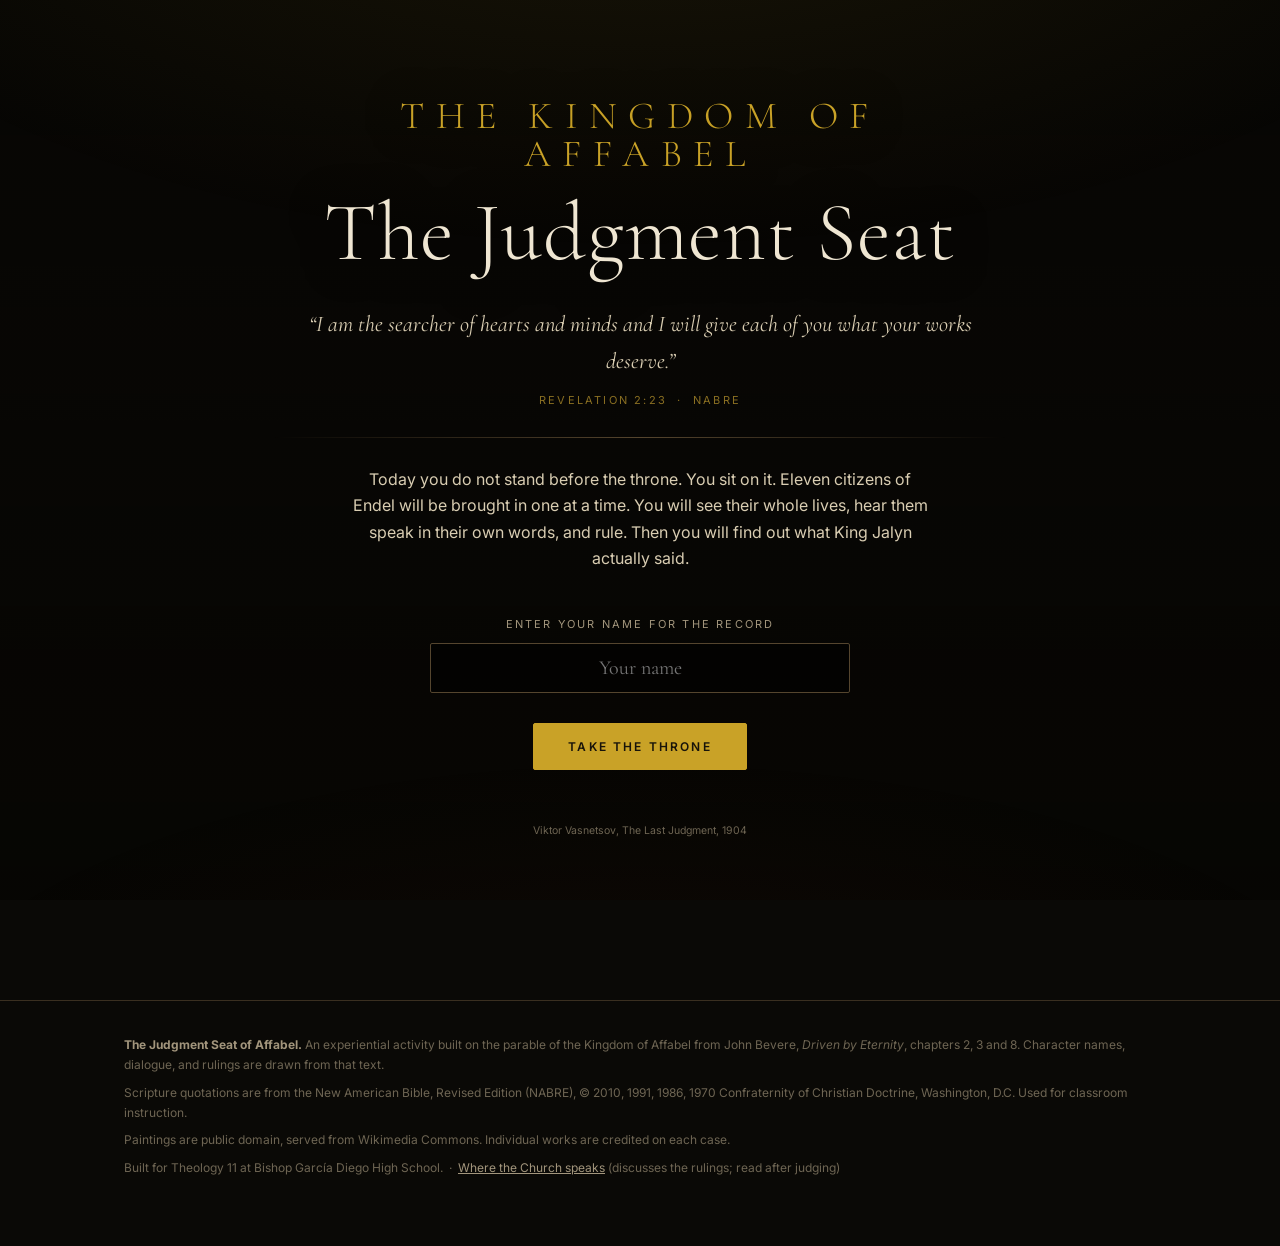
==== commit 7d2356ef: "Rebuild the four Lone verse pools on the strongest texts; add 8 NABRE passages; make every explanati" ====
--- a/index.html
+++ b/index.html
@@ -337,7 +337,7 @@
     <p>Scripture quotations are from the New American Bible, Revised Edition (NABRE), &copy; 2010, 1991, 1986, 1970
        Confraternity of Christian Doctrine, Washington, D.C. Used for classroom instruction.</p>
     <p>Paintings are public domain, served from Wikimedia Commons. Individual works are credited on each case.</p>
-    <p>Built for Theology 11 at Bishop García Diego High School. &nbsp;·&nbsp; <a href="teacher.html">Teacher key and discussion guide</a> &nbsp;·&nbsp; <a href="catechism.html">Where the Church speaks</a> <span style="color:var(--faint)">(discusses the rulings; read after judging)</span></p>
+    <p>Built for Theology 11 at Bishop García Diego High School. &nbsp;·&nbsp; <a href="catechism.html">Where the Church speaks</a> <span style="color:var(--faint)">(discusses the rulings; read after judging)</span></p>
   </div>
 </footer>
 
